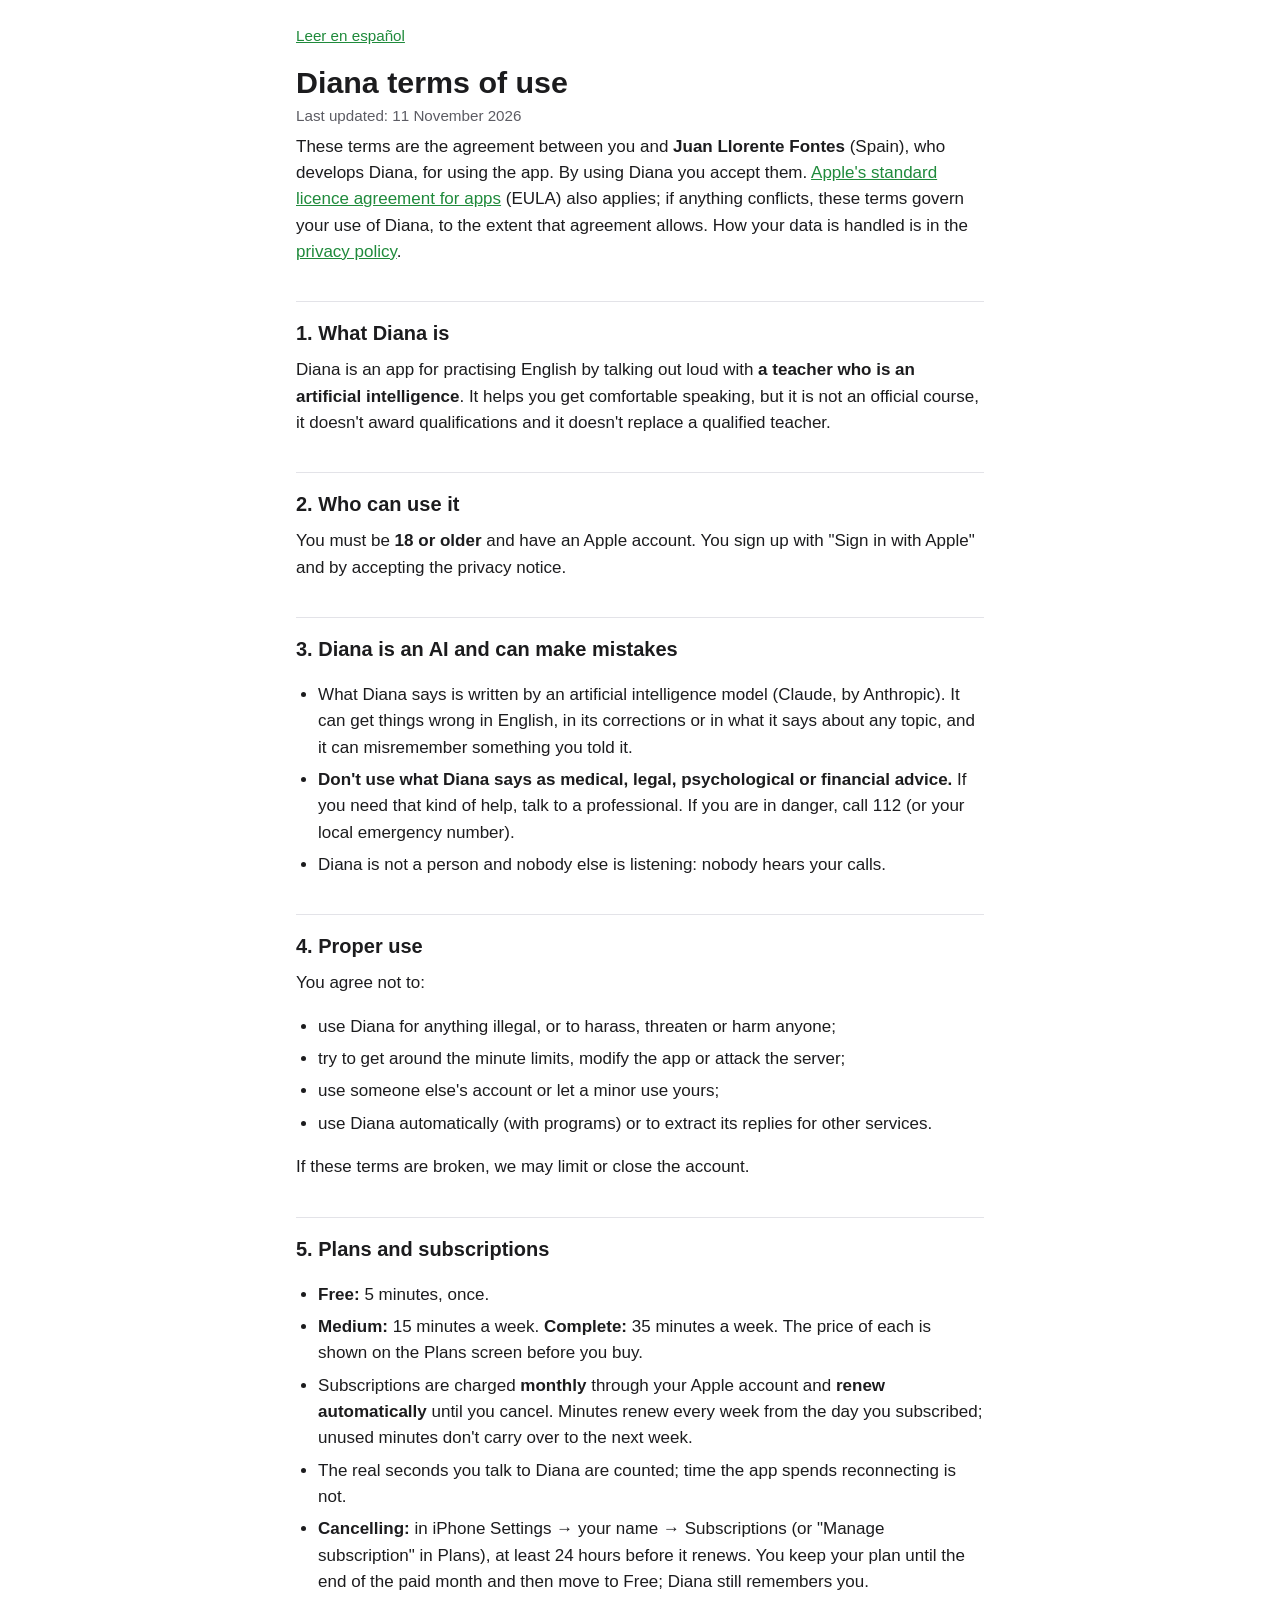
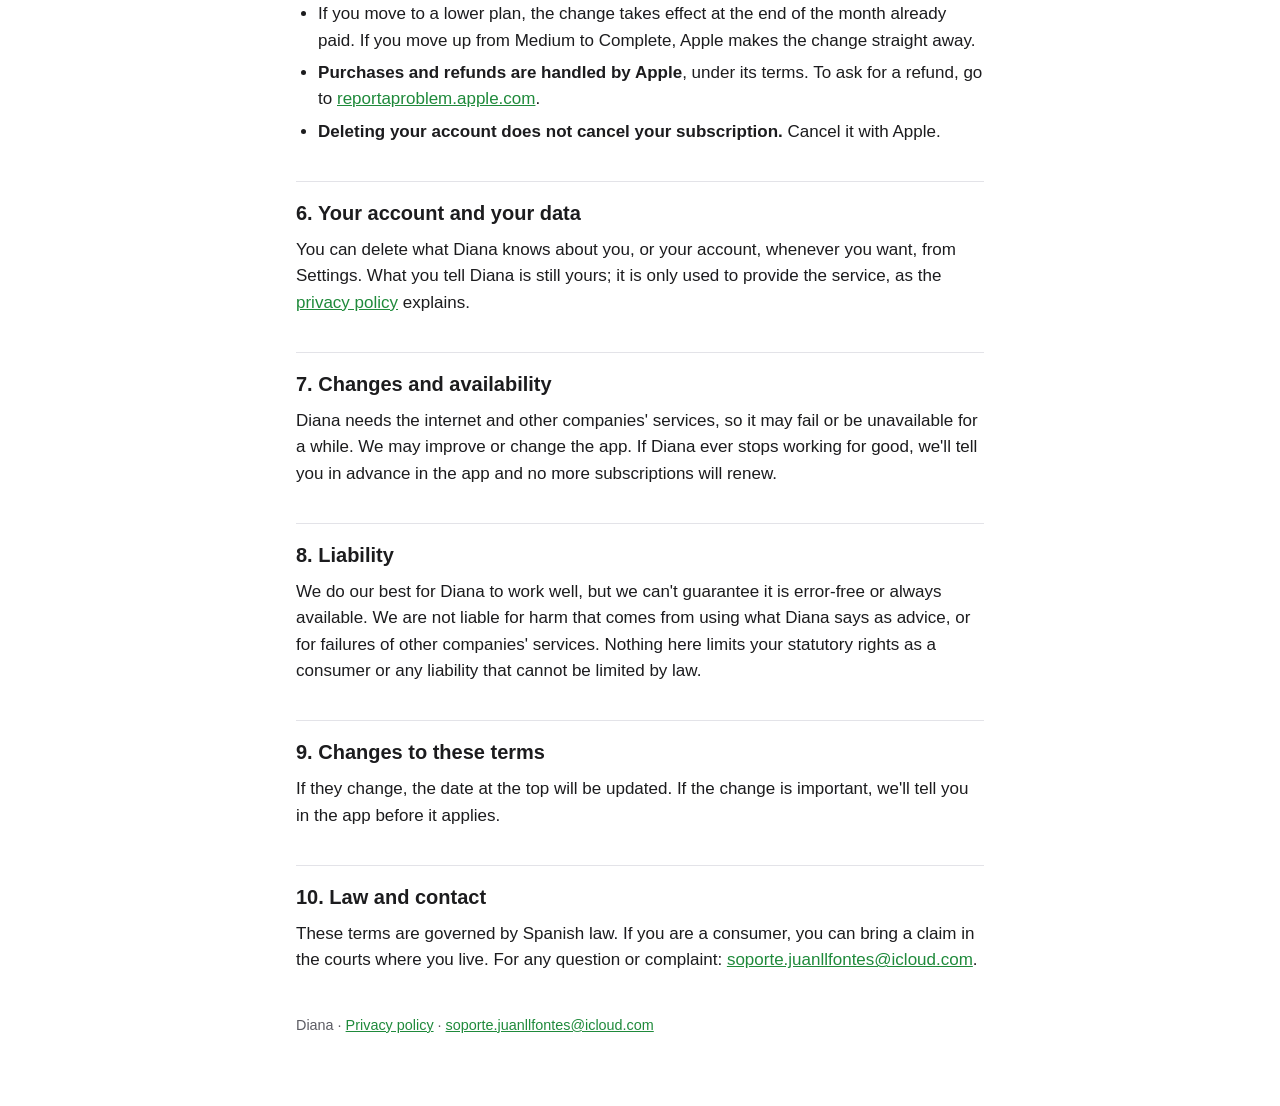
==== en/terms.html @ 8b051eec "Política de privacidad y términos de uso de Diana (es/en), T-031 Co-Authored-By: Claude Opus 5.5 <no" ====
<!doctype html>
<html lang="en">
<head>
<meta charset="utf-8">
<meta name="viewport" content="width=device-width, initial-scale=1">
<title>Diana · Terms of use</title>
<link rel="stylesheet" href="../estilo.css">
</head>
<body>
<main>
<p class="idioma"><a href="../es/terminos.html" hreflang="es" lang="es">Leer en español</a></p>
<h1>Diana terms of use</h1>
<p class="fecha">Last updated: 11 November 2026</p>

<p>These terms are the agreement between you and <strong>Juan Llorente Fontes</strong> (Spain), who develops Diana, for using the app. By using Diana you accept them. <a href="https://www.apple.com/legal/internet-services/itunes/dev/stdeula/">Apple's standard licence agreement for apps</a> (EULA) also applies; if anything conflicts, these terms govern your use of Diana, to the extent that agreement allows. How your data is handled is in the <a href="privacy.html">privacy policy</a>.</p>

<h2>1. What Diana is</h2>
<p>Diana is an app for practising English by talking out loud with <strong>a teacher who is an artificial intelligence</strong>. It helps you get comfortable speaking, but it is not an official course, it doesn't award qualifications and it doesn't replace a qualified teacher.</p>

<h2>2. Who can use it</h2>
<p>You must be <strong>18 or older</strong> and have an Apple account. You sign up with "Sign in with Apple" and by accepting the privacy notice.</p>

<h2>3. Diana is an AI and can make mistakes</h2>
<ul>
<li>What Diana says is written by an artificial intelligence model (Claude, by Anthropic). It can get things wrong in English, in its corrections or in what it says about any topic, and it can misremember something you told it.</li>
<li><strong>Don't use what Diana says as medical, legal, psychological or financial advice.</strong> If you need that kind of help, talk to a professional. If you are in danger, call 112 (or your local emergency number).</li>
<li>Diana is not a person and nobody else is listening: nobody hears your calls.</li>
</ul>

<h2>4. Proper use</h2>
<p>You agree not to:</p>
<ul>
<li>use Diana for anything illegal, or to harass, threaten or harm anyone;</li>
<li>try to get around the minute limits, modify the app or attack the server;</li>
<li>use someone else's account or let a minor use yours;</li>
<li>use Diana automatically (with programs) or to extract its replies for other services.</li>
</ul>
<p>If these terms are broken, we may limit or close the account.</p>

<h2>5. Plans and subscriptions</h2>
<ul>
<li><strong>Free:</strong> 5 minutes, once.</li>
<li><strong>Medium:</strong> 15 minutes a week. <strong>Complete:</strong> 35 minutes a week. The price of each is shown on the Plans screen before you buy.</li>
<li>Subscriptions are charged <strong>monthly</strong> through your Apple account and <strong>renew automatically</strong> until you cancel. Minutes renew every week from the day you subscribed; unused minutes don't carry over to the next week.</li>
<li>The real seconds you talk to Diana are counted; time the app spends reconnecting is not.</li>
<li><strong>Cancelling:</strong> in iPhone Settings → your name → Subscriptions (or "Manage subscription" in Plans), at least 24 hours before it renews. You keep your plan until the end of the paid month and then move to Free; Diana still remembers you.</li>
<li>If you move to a lower plan, the change takes effect at the end of the month already paid. If you move up from Medium to Complete, Apple makes the change straight away.</li>
<li><strong>Purchases and refunds are handled by Apple</strong>, under its terms. To ask for a refund, go to <a href="https://reportaproblem.apple.com">reportaproblem.apple.com</a>.</li>
<li><strong>Deleting your account does not cancel your subscription.</strong> Cancel it with Apple.</li>
</ul>

<h2>6. Your account and your data</h2>
<p>You can delete what Diana knows about you, or your account, whenever you want, from Settings. What you tell Diana is still yours; it is only used to provide the service, as the <a href="privacy.html">privacy policy</a> explains.</p>

<h2>7. Changes and availability</h2>
<p>Diana needs the internet and other companies' services, so it may fail or be unavailable for a while. We may improve or change the app. If Diana ever stops working for good, we'll tell you in advance in the app and no more subscriptions will renew.</p>

<h2>8. Liability</h2>
<p>We do our best for Diana to work well, but we can't guarantee it is error-free or always available. We are not liable for harm that comes from using what Diana says as advice, or for failures of other companies' services. Nothing here limits your statutory rights as a consumer or any liability that cannot be limited by law.</p>

<h2>9. Changes to these terms</h2>
<p>If they change, the date at the top will be updated. If the change is important, we'll tell you in the app before it applies.</p>

<h2>10. Law and contact</h2>
<p>These terms are governed by Spanish law. If you are a consumer, you can bring a claim in the courts where you live. For any question or complaint: <a href="mailto:soporte.juanllfontes@icloud.com">soporte.juanllfontes@icloud.com</a>.</p>

<footer>
<p>Diana · <a href="privacy.html">Privacy policy</a> · <a href="mailto:soporte.juanllfontes@icloud.com">soporte.juanllfontes@icloud.com</a></p>
</footer>
</main>
</body>
</html>
---- estilo.css ----
:root {
  color-scheme: light dark;
  --fondo: #ffffff;
  --texto: #1c1c1e;
  --suave: #5c5c63;
  --linea: #e3e3e8;
  --acento: #1f8a3b;
  --caja: #f4f6f4;
}
@media (prefers-color-scheme: dark) {
  :root {
    --fondo: #111113;
    --texto: #f2f2f5;
    --suave: #a9a9b2;
    --linea: #2c2c31;
    --acento: #4cc76a;
    --caja: #1b1e1b;
  }
}
* { box-sizing: border-box; }
html { -webkit-text-size-adjust: 100%; }
body {
  margin: 0;
  background: var(--fondo);
  color: var(--texto);
  font: 17px/1.55 -apple-system, BlinkMacSystemFont, "Segoe UI", Roboto, Helvetica, Arial, sans-serif;
}
main { max-width: 720px; margin: 0 auto; padding: 24px 16px 64px; }
h1 { font-size: 1.9rem; line-height: 1.2; margin: 8px 0 4px; }
h2 { font-size: 1.25rem; margin: 36px 0 8px; padding-top: 16px; border-top: 1px solid var(--linea); }
h3 { font-size: 1.05rem; margin: 20px 0 4px; }
p, li { margin: 6px 0; }
ul { padding-left: 1.3em; }
a { color: var(--acento); }
.fecha, .idioma { color: var(--suave); font-size: 0.95rem; margin: 0; }
.idioma { margin-bottom: 16px; }
.resumen { background: var(--caja); border-radius: 12px; padding: 12px 16px; margin: 16px 0; }
.resumen ul { margin: 0; }
.dato { border-left: 3px solid var(--acento); padding: 2px 0 2px 12px; margin: 14px 0; }
.dato h3 { margin-top: 0; }
.dato p { margin: 2px 0; }
.dato .etiqueta { color: var(--suave); }
footer { color: var(--suave); font-size: 0.9rem; margin-top: 40px; }
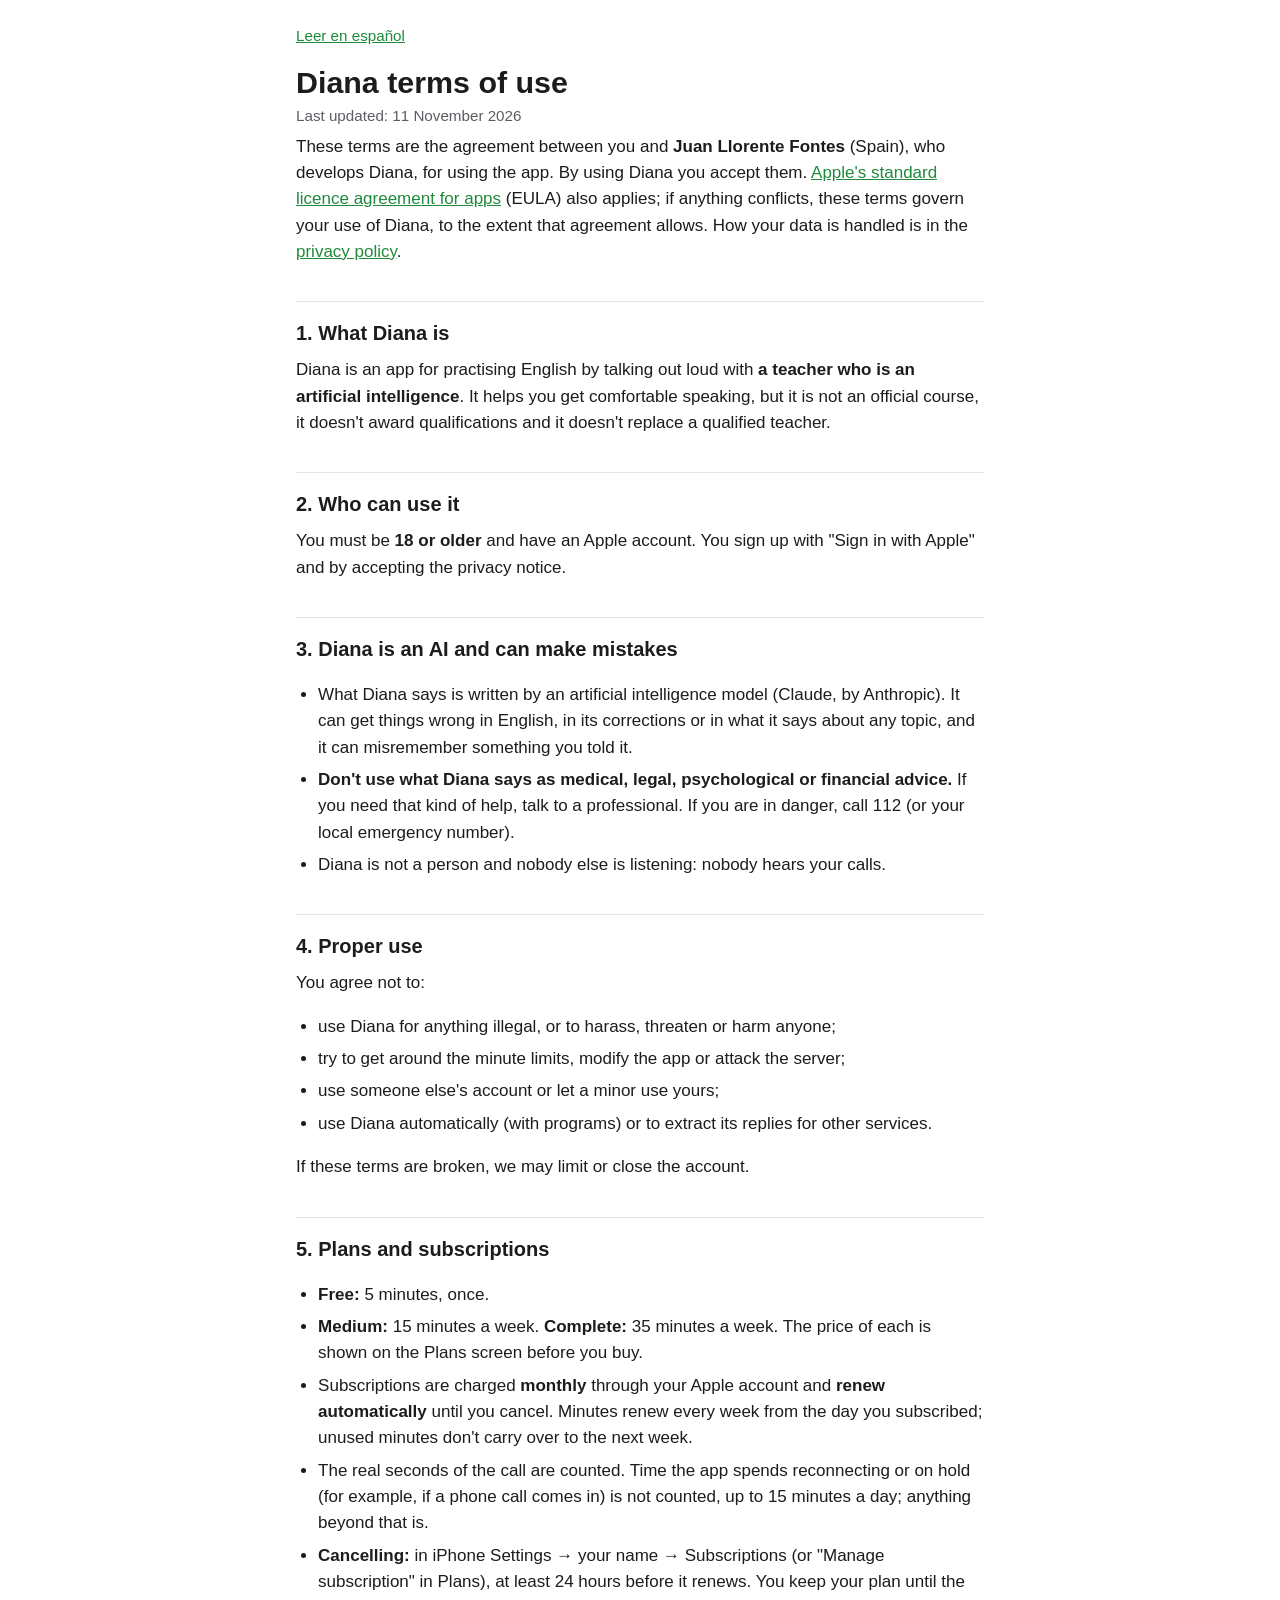
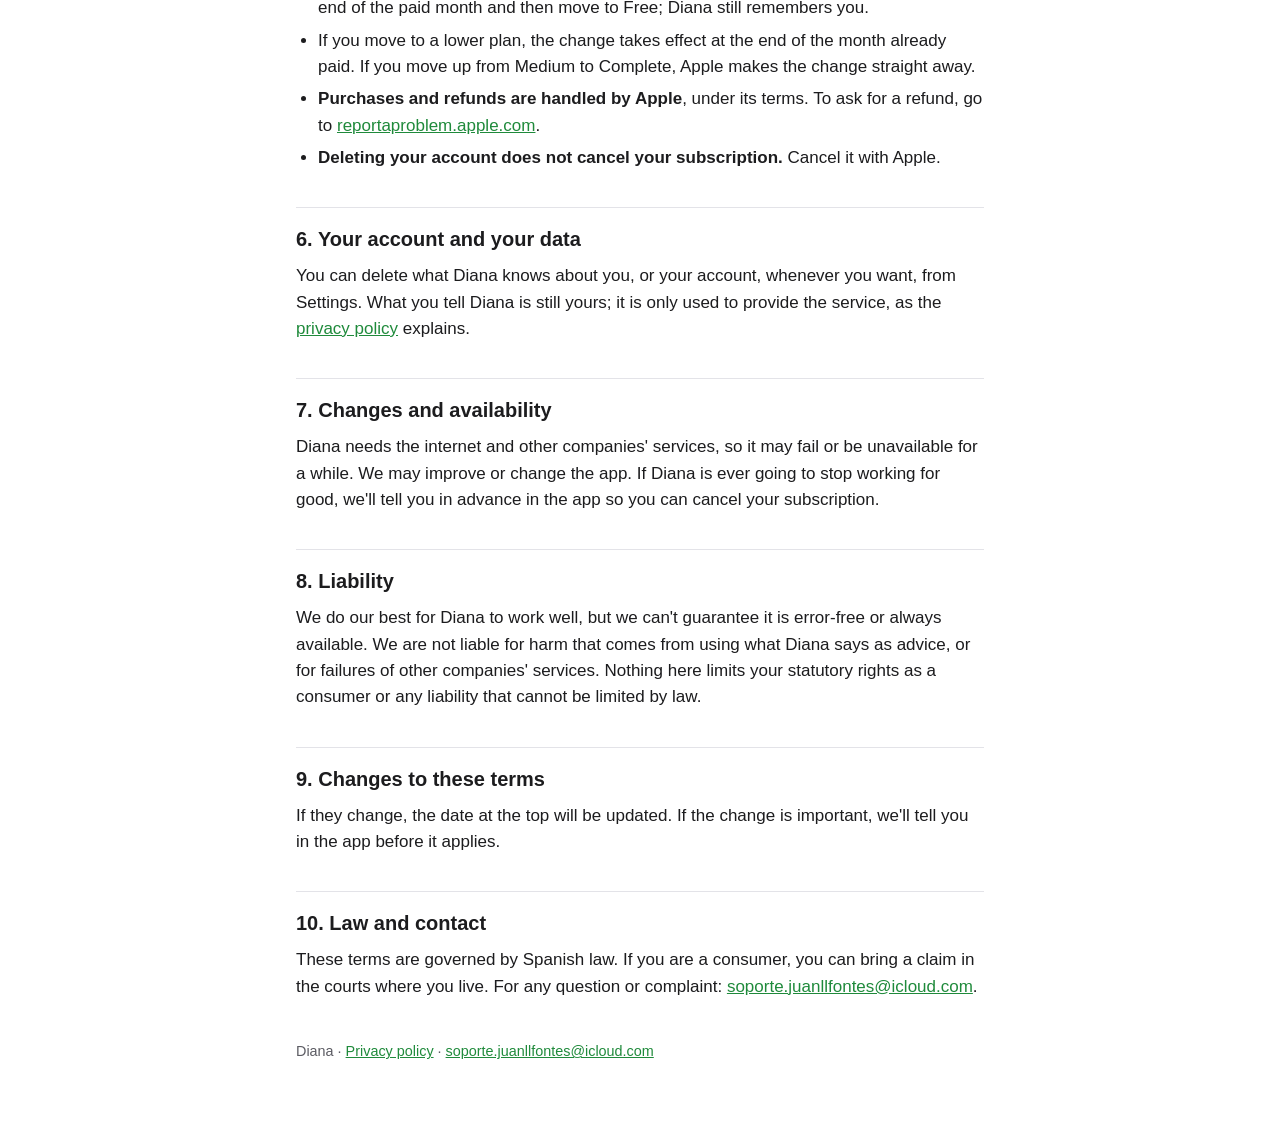
==== commit 347c5ebf: "Arreglos de la revisión de T-031: pase en el llavero, paradas del día, 15 min de pausas y IP en Deep" ====
--- a/en/terms.html
+++ b/en/terms.html
@@ -42,7 +42,7 @@
 <li><strong>Free:</strong> 5 minutes, once.</li>
 <li><strong>Medium:</strong> 15 minutes a week. <strong>Complete:</strong> 35 minutes a week. The price of each is shown on the Plans screen before you buy.</li>
 <li>Subscriptions are charged <strong>monthly</strong> through your Apple account and <strong>renew automatically</strong> until you cancel. Minutes renew every week from the day you subscribed; unused minutes don't carry over to the next week.</li>
-<li>The real seconds you talk to Diana are counted; time the app spends reconnecting is not.</li>
+<li>The real seconds of the call are counted. Time the app spends reconnecting or on hold (for example, if a phone call comes in) is not counted, up to 15 minutes a day; anything beyond that is.</li>
 <li><strong>Cancelling:</strong> in iPhone Settings → your name → Subscriptions (or "Manage subscription" in Plans), at least 24 hours before it renews. You keep your plan until the end of the paid month and then move to Free; Diana still remembers you.</li>
 <li>If you move to a lower plan, the change takes effect at the end of the month already paid. If you move up from Medium to Complete, Apple makes the change straight away.</li>
 <li><strong>Purchases and refunds are handled by Apple</strong>, under its terms. To ask for a refund, go to <a href="https://reportaproblem.apple.com">reportaproblem.apple.com</a>.</li>
@@ -53,7 +53,7 @@
 <p>You can delete what Diana knows about you, or your account, whenever you want, from Settings. What you tell Diana is still yours; it is only used to provide the service, as the <a href="privacy.html">privacy policy</a> explains.</p>
 
 <h2>7. Changes and availability</h2>
-<p>Diana needs the internet and other companies' services, so it may fail or be unavailable for a while. We may improve or change the app. If Diana ever stops working for good, we'll tell you in advance in the app and no more subscriptions will renew.</p>
+<p>Diana needs the internet and other companies' services, so it may fail or be unavailable for a while. We may improve or change the app. If Diana is ever going to stop working for good, we'll tell you in advance in the app so you can cancel your subscription.</p>
 
 <h2>8. Liability</h2>
 <p>We do our best for Diana to work well, but we can't guarantee it is error-free or always available. We are not liable for harm that comes from using what Diana says as advice, or for failures of other companies' services. Nothing here limits your statutory rights as a consumer or any liability that cannot be limited by law.</p>
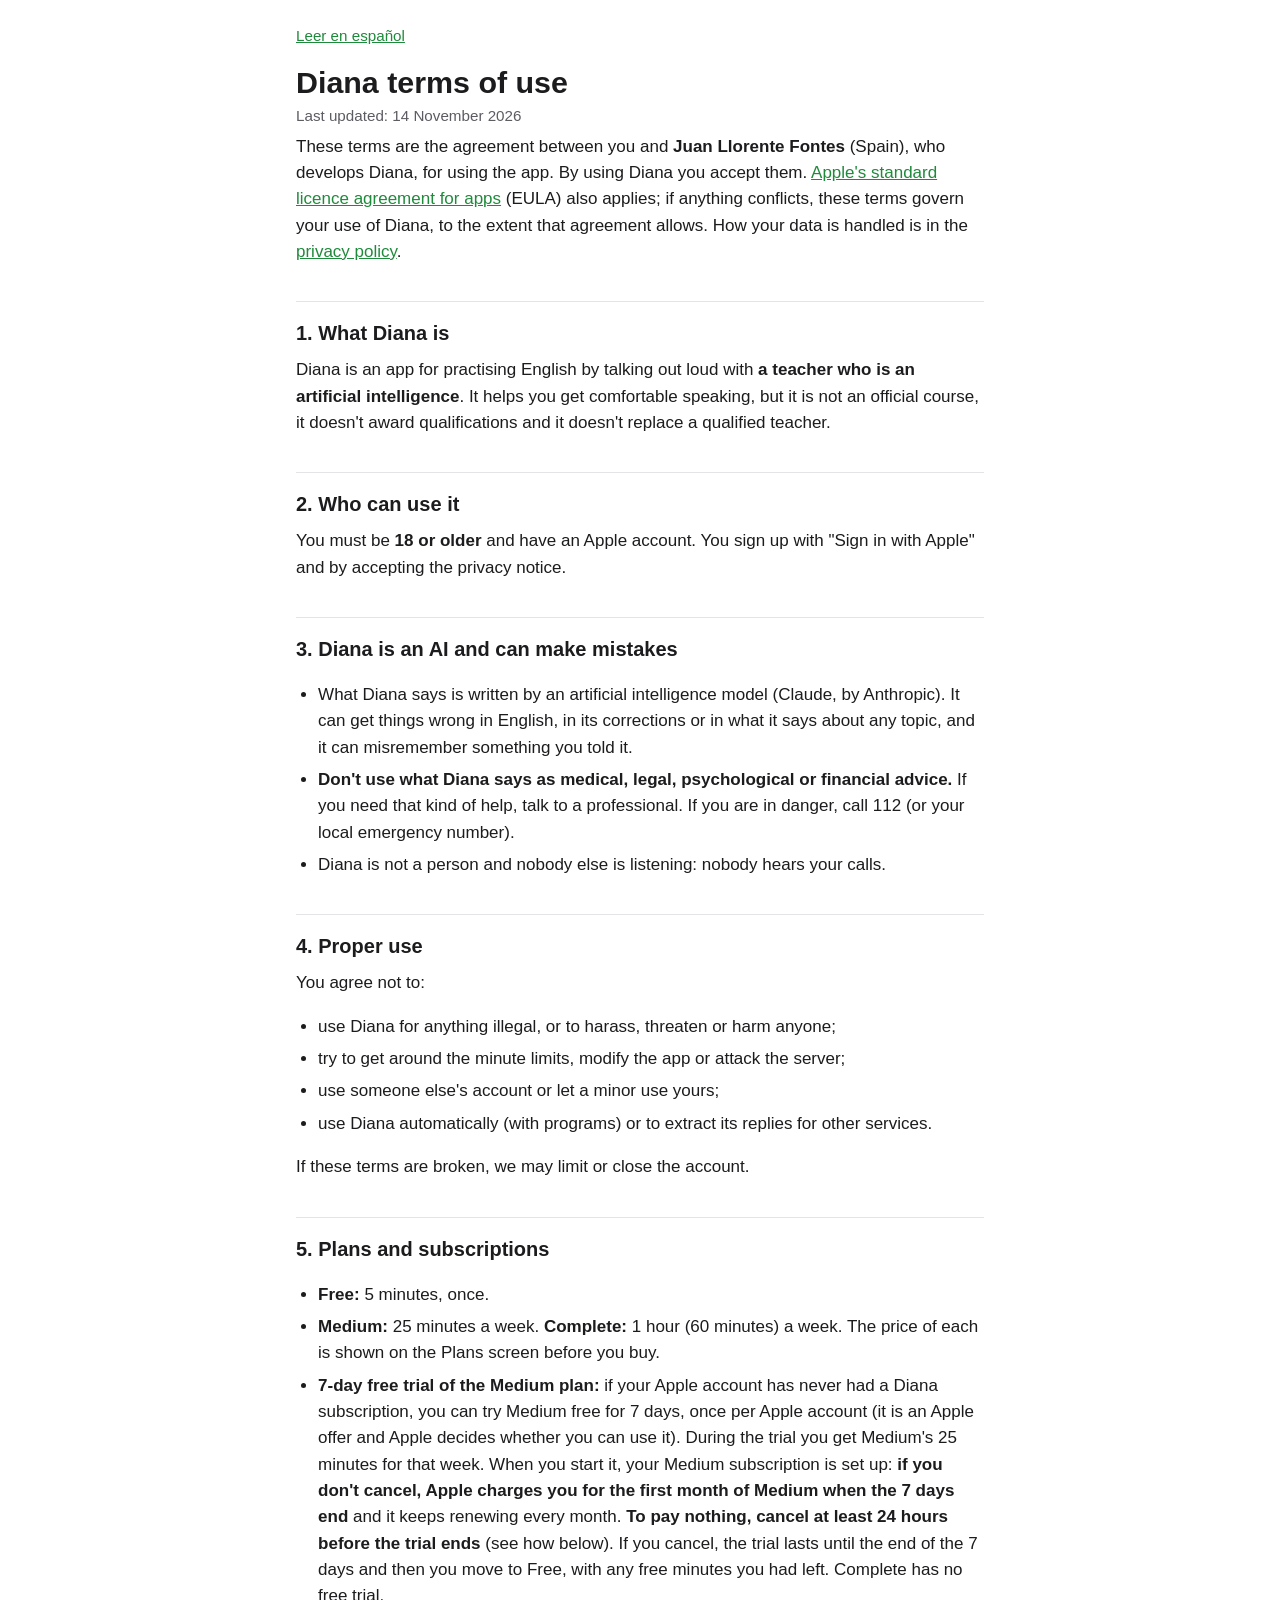
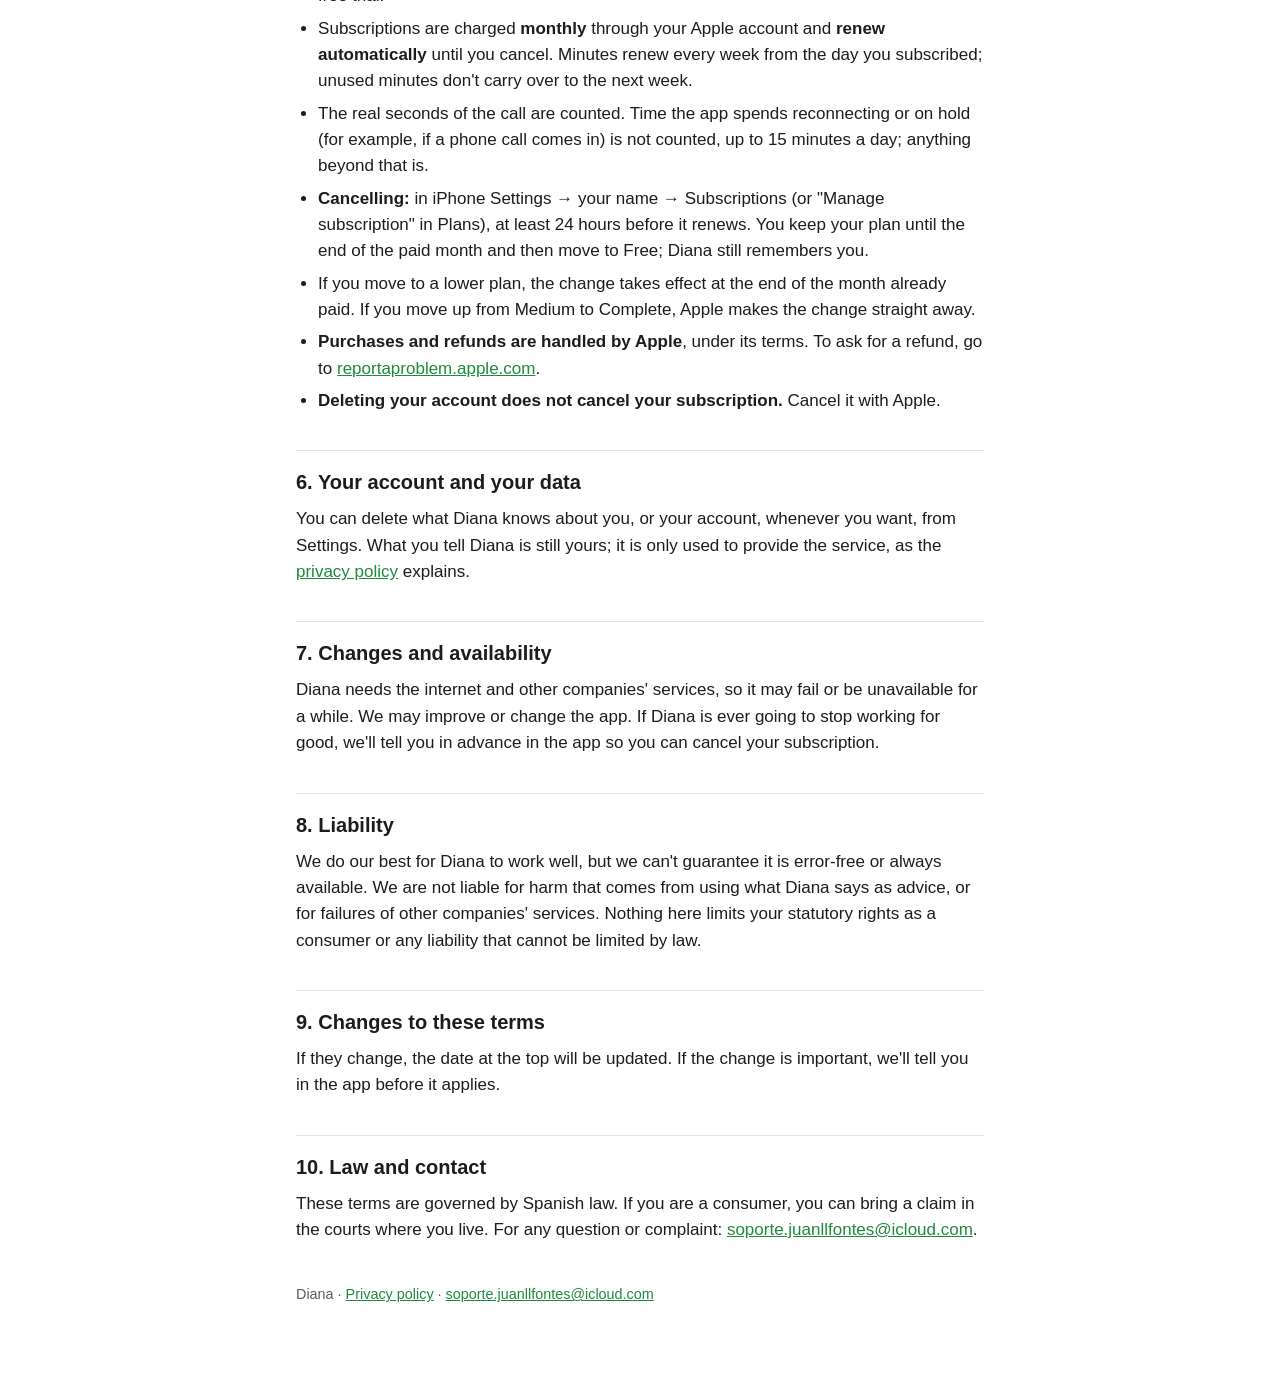
==== commit a1482241: "Términos: Medio 25 min y Completo 1 hora a la semana, y la prueba gratis de 7 días de Medio (cancela" ====
--- a/en/terms.html
+++ b/en/terms.html
@@ -10,7 +10,7 @@
 <main>
 <p class="idioma"><a href="../es/terminos.html" hreflang="es" lang="es">Leer en español</a></p>
 <h1>Diana terms of use</h1>
-<p class="fecha">Last updated: 11 November 2026</p>
+<p class="fecha">Last updated: 14 November 2026</p>
 
 <p>These terms are the agreement between you and <strong>Juan Llorente Fontes</strong> (Spain), who develops Diana, for using the app. By using Diana you accept them. <a href="https://www.apple.com/legal/internet-services/itunes/dev/stdeula/">Apple's standard licence agreement for apps</a> (EULA) also applies; if anything conflicts, these terms govern your use of Diana, to the extent that agreement allows. How your data is handled is in the <a href="privacy.html">privacy policy</a>.</p>
 
@@ -40,7 +40,8 @@
 <h2>5. Plans and subscriptions</h2>
 <ul>
 <li><strong>Free:</strong> 5 minutes, once.</li>
-<li><strong>Medium:</strong> 15 minutes a week. <strong>Complete:</strong> 35 minutes a week. The price of each is shown on the Plans screen before you buy.</li>
+<li><strong>Medium:</strong> 25 minutes a week. <strong>Complete:</strong> 1 hour (60 minutes) a week. The price of each is shown on the Plans screen before you buy.</li>
+<li><strong>7-day free trial of the Medium plan:</strong> if your Apple account has never had a Diana subscription, you can try Medium free for 7 days, once per Apple account (it is an Apple offer and Apple decides whether you can use it). During the trial you get Medium's 25 minutes for that week. When you start it, your Medium subscription is set up: <strong>if you don't cancel, Apple charges you for the first month of Medium when the 7 days end</strong> and it keeps renewing every month. <strong>To pay nothing, cancel at least 24 hours before the trial ends</strong> (see how below). If you cancel, the trial lasts until the end of the 7 days and then you move to Free, with any free minutes you had left. Complete has no free trial.</li>
 <li>Subscriptions are charged <strong>monthly</strong> through your Apple account and <strong>renew automatically</strong> until you cancel. Minutes renew every week from the day you subscribed; unused minutes don't carry over to the next week.</li>
 <li>The real seconds of the call are counted. Time the app spends reconnecting or on hold (for example, if a phone call comes in) is not counted, up to 15 minutes a day; anything beyond that is.</li>
 <li><strong>Cancelling:</strong> in iPhone Settings → your name → Subscriptions (or "Manage subscription" in Plans), at least 24 hours before it renews. You keep your plan until the end of the paid month and then move to Free; Diana still remembers you.</li>
